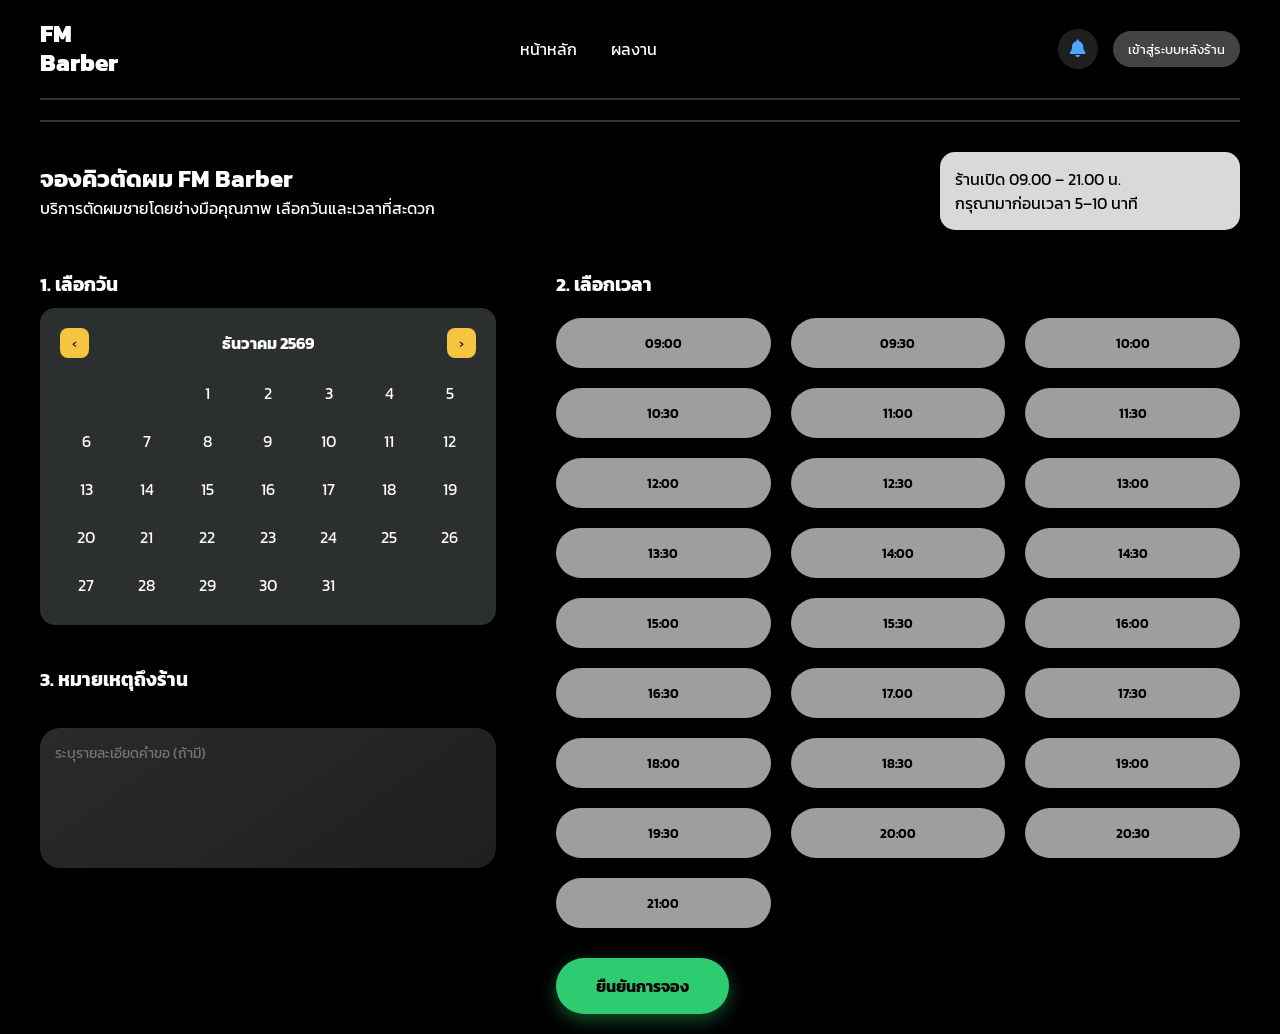
==== booking.html @ 94667e97 "test1" ====
<!DOCTYPE html>
<html lang="th">
<head>
<meta charset="UTF-8">
<title>จองคิว | FM Barber</title>
<link href="https://fonts.googleapis.com/css2?family=Kanit:wght@300;400;600;800&display=swap" rel="stylesheet">
<link rel="stylesheet" href="https://cdnjs.cloudflare.com/ajax/libs/font-awesome/6.5.0/css/all.min.css">
<link rel="stylesheet" href="style.css">
</head>

<body>

<header>
  <div class="logo">
    <h2>FM<br>Barber</h2>
  </div>

  <nav>
    <a href="index.html">หน้าหลัก</a>
    <a href="portfolio.html">ผลงาน</a>
  </nav>

  <div class="right-menu">
        <a href="notification.html" class="notification active">
            <i class="fa-solid fa-bell"></i>
        </a>
    <button class="login-btn" onclick="window.location.href='admin.html'">
      เข้าสู่ระบบหลังร้าน
</button>
  </div>
</header>

<hr><hr>

<section class="booking-page">

  <div class="booking-header">
    <div>
      <h1>จองคิวตัดผม FM Barber</h1>
      <p>บริการตัดผมชายโดยช่างมือคุณภาพ เลือกวันและเวลาที่สะดวก</p>
    </div>

    <div class="notice-box">
      ร้านเปิด 09.00 – 21.00 น.<br>
      กรุณามาก่อนเวลา 5–10 นาที
    </div>
  </div>

  <div class="booking-content">

    <!-- ซ้าย -->
    <div class="left-side">
      <h3>1. เลือกวัน</h3>

      <div class="calendar-box">
        <div class="calendar-header">
          <button id="prevMonth">‹</button>
          <h4 id="monthYear"></h4>
          <button id="nextMonth">›</button>
        </div>
        <div class="calendar-grid" id="calendar"></div>
      </div>
      <!-- หมายเหตุถึงร้าน -->
<div class="note-section">
  <h3>3. หมายเหตุถึงร้าน</h3>
  <textarea id="noteInput" placeholder="ระบุรายละเอียดคำขอ (ถ้ามี)"></textarea>
</div>
    </div>
     

    <!-- ขวา -->
    <div class="right-side">
      <h3>2. เลือกเวลา</h3>

      <div class="time-grid">
        <button class="time-btn">09:00</button>
        <button class="time-btn">09:30</button>
        <button class="time-btn">10:00</button>
        <button class="time-btn">10:30</button>
        <button class="time-btn">11:00</button>
        <button class="time-btn">11:30</button>
        <button class="time-btn">12:00</button>
        <button class="time-btn">12:30</button>
        <button class="time-btn">13:00</button>
        <button class="time-btn">13:30</button>
        <button class="time-btn">14:00</button>
        <button class="time-btn">14:30</button>
        <button class="time-btn">15:00</button>
        <button class="time-btn">15:30</button>
        <button class="time-btn">16:00</button>
        <button class="time-btn">16:30</button>
        <button class="time-btn">17.00</button>
        <button class="time-btn">17:30</button>
        <button class="time-btn">18:00</button>
        <button class="time-btn">18:30</button>
        <button class="time-btn">19:00</button>
        <button class="time-btn">19:30</button>
        <button class="time-btn">20:00</button>
        <button class="time-btn">20:30</button>
        <button class="time-btn">21:00</button>
      </div>

      <button class="confirm-btn" onclick="goConfirm()">ยืนยันการจอง</button>
    </div>

  </div>
</section>

<script>

let currentDate = new Date();
let selectedDay = null;
let selectedTime = null;

const calendar = document.getElementById("calendar");
const monthYear = document.getElementById("monthYear");

/* ---------- ปฏิทิน ---------- */

function renderCalendar(){

  calendar.innerHTML = "";

  const today = new Date();
  const year = currentDate.getFullYear();
  const month = currentDate.getMonth();

  const firstDay = new Date(year, month, 1).getDay();
  const lastDate = new Date(year, month+1, 0).getDate();

  const monthNames = ["มกราคม","กุมภาพันธ์","มีนาคม","เมษายน","พฤษภาคม","มิถุนายน",
                      "กรกฎาคม","สิงหาคม","กันยายน","ตุลาคม","พฤศจิกายน","ธันวาคม"];

  monthYear.innerText = monthNames[month] + " " + (year + 543);

  // ช่องว่างก่อนวันที่ 1
  for(let i=0;i<firstDay;i++){
    calendar.innerHTML += "<div></div>";
  }

  for(let day=1; day<=lastDate; day++){

    const dayDiv = document.createElement("div");
    dayDiv.innerText = day;

    const thisDate = new Date(year, month, day);

    // ❌ ปิดวันย้อนหลัง
    if(thisDate < new Date(today.getFullYear(), today.getMonth(), today.getDate())){
      dayDiv.classList.add("disabled");
    } else {

      dayDiv.onclick = function(){
        document.querySelectorAll("#calendar div")
          .forEach(d=>d.classList.remove("active"));

        dayDiv.classList.add("active");

        selectedDay = day + "/" + (month+1) + "/" + (year+543);
      };
    }

    // ⭐ ไฮไลต์วันนี้
    if(day === today.getDate() &&
       month === today.getMonth() &&
       year === today.getFullYear()){
      dayDiv.classList.add("today");
    }

    // 🔴 อาทิตย์สีแดง
    if(new Date(year, month, day).getDay() === 0){
      dayDiv.classList.add("sunday");
    }

    calendar.appendChild(dayDiv);
  }
}

/* เปลี่ยนเดือน */
document.getElementById("prevMonth").onclick = function(){
  currentDate.setMonth(currentDate.getMonth()-1);
  renderCalendar();
}

document.getElementById("nextMonth").onclick = function(){
  currentDate.setMonth(currentDate.getMonth()+1);
  renderCalendar();
}

/* ---------- เวลา ---------- */

const times = document.querySelectorAll(".time-btn");

times.forEach(btn=>{
  btn.onclick = function(){
    times.forEach(t=>t.classList.remove("active"));
    btn.classList.add("active");
    selectedTime = btn.innerText;
  }
});

/* ---------- ไปหน้า confirm ---------- */

function goConfirm(){

  if(!selectedDay || !selectedTime){
    alert("กรุณาเลือกวันและเวลา");
    return;
  }

  const note = document.getElementById("noteInput").value;

  localStorage.setItem("selectedDate", selectedDay);
  localStorage.setItem("selectedTime", selectedTime);
  localStorage.setItem("bookingNote", note);

  window.location.href = "confirm.html";
}
renderCalendar();

</script>

</body>
</html>
---- style.css ----
/* =========================
   RESET
========================= */
*{
    margin:0;
    padding:0;
    box-sizing:border-box;
    font-family:'Kanit',sans-serif;
}

body{
    background:#000;
    color:#fff;
    padding:20px 40px;
}

/* =========================
   HEADER / NAVBAR
========================= */
header{
    display:flex;
    justify-content:space-between;
    align-items:center;
}

.logo h2{
    font-weight:800;
    line-height:1.2;
}

nav a{
    margin:0 15px;
    text-decoration:none;
    color:#fff;
    font-weight:400;
    transition:0.3s;
}

nav a:hover{
    color:#f5c542;
}

.right-menu{
    display:flex;
    align-items:center;
    gap:15px;
}

/* ระฆัง */
.notification{
    width:40px;
    height:40px;
    background:#1f1f1f;
    border-radius:50%;
    display:flex;
    justify-content:center;
    align-items:center;
    cursor:pointer;
    transition:0.3s;
}

.notification i{
    color:#4da6ff;
    font-size:18px;
}

.notification:hover{
    background:#f5c542;
}

.notification:hover i{
    color:#000;
}

/* ปุ่ม login */
.login-btn{
    background:#444;
    border:none;
    padding:8px 15px;
    border-radius:20px;
    color:#fff;
    cursor:pointer;
    transition:0.3s;
}

.login-btn:hover{
    background:#f5c542;
    color:#000;
}

hr{
    margin:20px 0;
    border:0.5px solid #333;
}

/* =========================
   HERO (หน้าแรก)
========================= */
.hero h1{
    font-size:36px;
    margin-bottom:10px;
}

.hero p{
    color:#aaa;
}

/* =========================
   SERVICES
========================= */
.services{
    margin-top:40px;
}

.card{
    background:#2b2f30;
    padding:25px;
    border-radius:20px;
    width:400px;
    margin-top:15px;
}

/* =========================
   BOOKING CARD หน้าแรก
========================= */
.booking{
    margin-top:40px;
}

.booking-card{
    display:flex;
    justify-content:space-between;
    align-items:center;
    width:500px;
}

.book-btn{
    background:#f5c542;
    border:none;
    padding:8px 15px;
    border-radius:20px;
    cursor:pointer;
    font-weight:600;
    transition:0.3s;
}

.book-btn:hover{
    background:#fff;
}

/* =========================
   POLICY
========================= */
.policy{
    position:absolute;
    right:40px;
    top:200px;
}

.policy-card{
    background:#d9d9d9;
    color:#000;
    width:300px;
    height:200px;
}

/* =========================
   PORTFOLIO
========================= */
.portfolio{
    margin-top:40px;
}

.portfolio h1{
    font-size:28px;
    margin-bottom:30px;
}

.gallery{
    display:grid;
    grid-template-columns:repeat(4,1fr);
    gap:40px;
}

.gallery img{
    width:100%;
    height:300px;
    object-fit:cover;
    border-radius:10px;
    transition:0.3s;
    cursor:pointer;
}

.gallery img:hover{
    transform:scale(1.05);
}

/* =========================
   BOOKING PAGE
========================= */
.booking-page{
    margin-top:30px;
}

.booking-header{
    display:flex;
    justify-content:space-between;
    align-items:center;
}

.notice-box{
    background:#d9d9d9;
    color:#000;
    padding:15px;
    border-radius:15px;
    width:300px;
}

.booking-content{
    display:flex;
    gap:60px;
    margin-top:40px;
}

.left-side{ width:40%; }
.right-side{ width:60%; }

/* ===== CALENDAR ===== */
.calendar-box{
    background:#2b2f30;
    padding:20px;
    border-radius:15px;
    margin-top:10px;
}

.calendar-header{
    display:flex;
    justify-content:space-between;
    align-items:center;
    margin-bottom:15px;
}

.calendar-header button{
    background:#f5c542;
    border:none;
    padding:5px 12px;
    border-radius:8px;
    cursor:pointer;
}

.calendar-grid{
    display:grid;
    grid-template-columns:repeat(7,1fr);
    gap:8px;
}

.calendar-grid div{
    text-align:center;
    padding:8px;
    border-radius:50%;
    cursor:pointer;
    transition:0.3s;
}

.calendar-grid div:hover{
    background:#f5c542;
    color:#000;
}

.calendar-grid .active{
    background:#f5c542;
    color:#000;
}

/* ===== TIME GRID ===== */
.time-grid{
    display:grid;
    grid-template-columns:repeat(3,1fr);
    gap:20px;
    margin-top:20px;
}

.time-btn{
    padding:15px;
    border-radius:25px;
    border:none;
    background:#9e9e9e;
    cursor:pointer;
    font-weight:600;
    transition:0.3s;
}

.time-btn:hover{
    background:#f5c542;
}

.time-btn.active{
    background:#000;
    color:#fff;
    border:3px solid #f5c542;
}

/* ===== TEXTAREA ===== */
textarea{
    width:100%;
    height:120px;
    margin-top:20px;
    border-radius:15px;
    padding:15px;
    border:none;
    background:#2b2f30;
    color:#fff;
}

/* ===== CONFIRM PAGE ===== */
.confirm-container{
    max-width:600px;
    margin:60px auto;
    background:#2b2f30;
    padding:40px;
    border-radius:20px;
}

.confirm-container h2{
    margin-bottom:25px;
}

.confirm-container input{
    width:100%;
    padding:10px;
    margin:10px 0 20px;
    border:none;
    border-radius:10px;
    background:#444;
    color:#fff;
}

.confirm-container span{
    display:block;
    margin:10px 0 20px;
    color:#f5c542;
    font-weight:600;
}

/* =========================
   CONFIRM BUTTONS FINAL FIX
========================= */

.btn-group{
    display:flex;
    gap:20px;
    margin-top:30px;
}

/* ปุ่มใน btn-group ทุกปุ่ม */
.btn-group button{
    flex:1;
    padding:14px;
    border:none;
    border-radius:30px;
    font-weight:700;
    cursor:pointer;
    transition:0.3s;
}

/* ปุ่มแก้ไข */
.btn-group button:first-child{
    background:#555;
    color:#fff;
}

.btn-group button:first-child:hover{
    background:#777;
}

/* ปุ่มยืนยัน (เขียวแน่นอน) */
.btn-group button:last-child{
    background:#2ecc71 !important;
    color:#000 !important;
    box-shadow:0 4px 12px rgba(46,204,113,0.4);
}

.btn-group button:last-child:hover{
    background:#27ae60 !important;
    transform:translateY(-2px);
}

/* ปุ่มยกเลิก (แดง 100%) */
button.cancel{
    display:block;
    width:100%;
    margin-top:25px;
    padding:14px;
    border:none;
    border-radius:30px;
    background:#e74c3c !important;
    color:#fff !important;
    font-weight:700;
    cursor:pointer;
    transition:0.3s;
    box-shadow:0 4px 12px rgba(231,76,60,0.4);
}

button.cancel:hover{
    background:#c0392b !important;
    transform:translateY(-2px);
}
/* =========================
   CONFIRM BUTTON (BOOKING PAGE)
========================= */

.confirm-btn{
    margin-top:30px;
    padding:16px 40px;
    border:none;
    border-radius:35px;
    background:#2ecc71;
    color:#000;
    font-weight:700;
    font-size:16px;
    cursor:pointer;
    transition:0.3s;
    box-shadow:0 6px 18px rgba(46,204,113,0.4);
}

.confirm-btn:hover{
    background:#27ae60;
    transform:translateY(-3px);
}
/* =========================
   NOTE SECTION
========================= */

.note-section{
    margin-top:40px;
}

.note-section h3{
    margin-bottom:15px;
}

.note-section textarea{
    width:100%;
    height:140px;
    padding:15px;
    border-radius:20px;
    border:none;
    resize:none;
    font-family:'Kanit', sans-serif;
    font-size:14px;
    background:linear-gradient(145deg,#2a2a2a,#1f1f1f);
    color:#fff;
    box-shadow:0 4px 15px rgba(0,0,0,0.4);
    outline:none;
    transition:0.3s;
}

.note-section textarea:focus{
    box-shadow:0 0 0 2px #f4c542;
}

.popup-overlay{
    position:fixed;
    top:0;
    left:0;
    width:100%;
    height:100%;
    background:rgba(0,0,0,0.7);
    display:flex;
    align-items:center;
    justify-content:center;
    visibility:hidden;
    opacity:0;
    transition:0.3s;
    z-index:999;
}

.popup-overlay.show{
    visibility:visible;
    opacity:1;
}

.popup-box{
    background:#1f1f1f;
    padding:35px;
    width:350px;
    border-radius:20px;
    text-align:center;
}

.popup-buttons{
    display:flex;
    gap:15px;
    justify-content:center;
}

.popup-cancel{
    padding:10px 25px;
    border:none;
    border-radius:25px;
    background:#555;
    color:#fff;
    cursor:pointer;
}

.popup-confirm{
    padding:10px 25px;
    border:none;
    border-radius:25px;
    background:#2ecc71;
    color:#000;
    font-weight:600;
    cursor:pointer;
}

.booking-card{
    padding:20px;
    border-radius:20px;
    background:#2a2f33;
    color:white;
    margin-top:15px;
}

.active-booking{
    background:linear-gradient(135deg,#3b3f45,#1f2327);
}

.book-btn{
    display:inline-block;
    margin-top:10px;
    padding:8px 15px;
    background:#f4c430;
    color:black;
    text-decoration:none;
    border-radius:10px;
    font-weight:600;
}

.cancel-btn{
    margin-top:10px;
    padding:8px 15px;
    background:#ff4d4d;
    border:none;
    color:white;
    border-radius:10px;
    cursor:pointer;
}

.notification-section{
    padding:40px;
}

.notification-section h2{
    color:white;
    margin-bottom:20px;
}

.noti-card{
    background:#bdbdbd;
    padding:20px;
    border-radius:20px;
    margin-bottom:15px;
    max-width:500px;
}

.noti-card h4{
    display:flex;
    justify-content:space-between;
    align-items:center;
    font-weight:600;
}

.noti-card i{
    color:#2ecc71;
}

.notification{
    color:white;
    text-decoration:none;
    font-size:18px;
}

.notification.active{
    color:#f4c430;
}

.noti-card{
display:flex;
justify-content:space-between;
align-items:center;
background:#bfbfbf;
padding:20px;
border-radius:20px;
margin:20px 0;
}

.noti-text h4{
margin:0;
font-size:20px;
}

.noti-text p{
margin-top:5px;
color:#333;
}

.success{
color:#22c55e;
margin-left:10px;
}

.noti-delete i{
font-size:18px;
color:#ef4444;
cursor:pointer;
transition:0.2s;
}

.noti-delete i:hover{
transform:scale(1.2);
}

.popup{
position:fixed;
top:0;
left:0;
width:100%;
height:100%;
background:rgba(0,0,0,0.7);
display:none;
align-items:center;
justify-content:center;
z-index:999;
}

.popup-box{
background:#2f3336;
padding:30px;
border-radius:15px;
text-align:center;
width:300px;
}

.popup-btn{
display:flex;
justify-content:space-between;
margin-top:20px;
}

.popup-btn button{
padding:8px 20px;
border:none;
border-radius:10px;
cursor:pointer;
}

.no{
background:#ff3b30;
color:white;
}

.yes{
background:#34c759;
color:white;
}

.ok{
margin-top:20px;
background:#34c759;
color:white;
padding:8px 25px;
border:none;
border-radius:10px;
cursor:pointer;
}
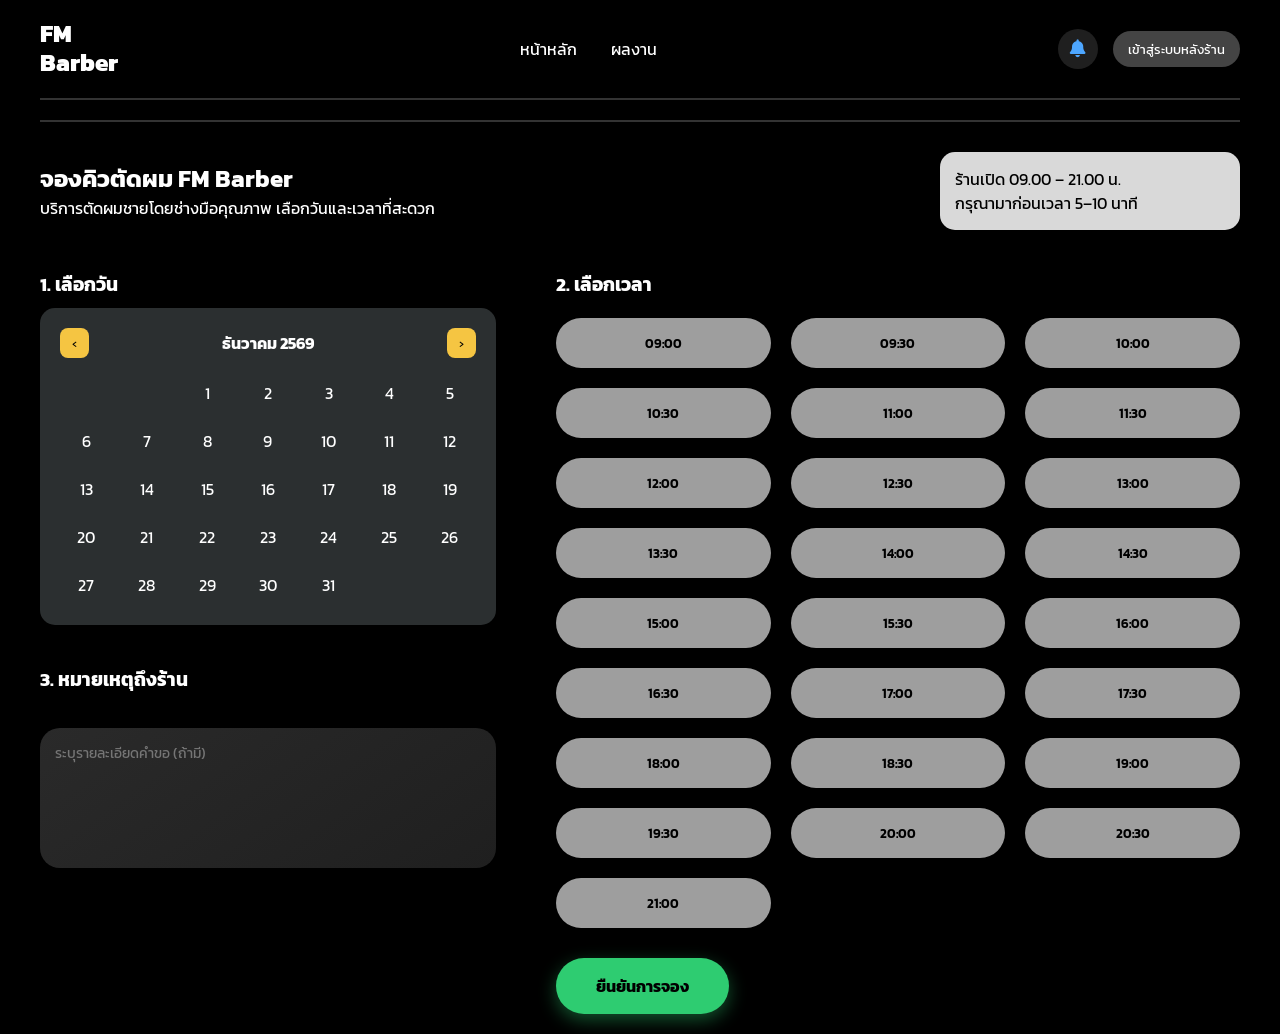
==== commit 0ba2c443: "fix" ====
--- a/booking.html
+++ b/booking.html
@@ -89,7 +89,7 @@
         <button class="time-btn">15:30</button>
         <button class="time-btn">16:00</button>
         <button class="time-btn">16:30</button>
-        <button class="time-btn">17.00</button>
+        <button class="time-btn">17:00</button>
         <button class="time-btn">17:30</button>
         <button class="time-btn">18:00</button>
         <button class="time-btn">18:30</button>
@@ -133,7 +133,6 @@
 
   monthYear.innerText = monthNames[month] + " " + (year + 543);
 
-  // ช่องว่างก่อนวันที่ 1
   for(let i=0;i<firstDay;i++){
     calendar.innerHTML += "<div></div>";
   }
@@ -145,38 +144,42 @@
 
     const thisDate = new Date(year, month, day);
 
-    // ❌ ปิดวันย้อนหลัง
     if(thisDate < new Date(today.getFullYear(), today.getMonth(), today.getDate())){
       dayDiv.classList.add("disabled");
-    } else {
+    } 
+    else {
 
       dayDiv.onclick = function(){
+
         document.querySelectorAll("#calendar div")
-          .forEach(d=>d.classList.remove("active"));
+        .forEach(d=>d.classList.remove("active"));
 
         dayDiv.classList.add("active");
 
         selectedDay = day + "/" + (month+1) + "/" + (year+543);
+        updateTimeButtons();
+
       };
-    }
-
-    // ⭐ ไฮไลต์วันนี้
+
+    }
+
     if(day === today.getDate() &&
        month === today.getMonth() &&
        year === today.getFullYear()){
       dayDiv.classList.add("today");
     }
 
-    // 🔴 อาทิตย์สีแดง
     if(new Date(year, month, day).getDay() === 0){
       dayDiv.classList.add("sunday");
     }
 
     calendar.appendChild(dayDiv);
   }
-}
-
-/* เปลี่ยนเดือน */
+
+}
+
+/* ---------- เปลี่ยนเดือน ---------- */
+
 document.getElementById("prevMonth").onclick = function(){
   currentDate.setMonth(currentDate.getMonth()-1);
   renderCalendar();
@@ -187,19 +190,73 @@
   renderCalendar();
 }
 
-/* ---------- เวลา ---------- */
-
-const times = document.querySelectorAll(".time-btn");
-
-times.forEach(btn=>{
-  btn.onclick = function(){
-    times.forEach(t=>t.classList.remove("active"));
-    btn.classList.add("active");
-    selectedTime = btn.innerText;
-  }
-});
-
-/* ---------- ไปหน้า confirm ---------- */
+/* ---------- เช็คสถานะเวลา ---------- */
+
+/* ---------- โหลดเวลาเมื่อเลือกวัน ---------- */
+
+function updateTimeButtons(){
+
+  if(!selectedDay) return;
+
+  const parts = selectedDay.split("/");
+  const day = parts[0];
+  const month = parts[1];
+  const year = parts[2]-543;
+
+  const dateObj = new Date(year,month-1,day);
+  const dateKey =
+  dateObj.getFullYear() + "-" +
+  String(dateObj.getMonth()+1).padStart(2,"0") + "-" +
+  String(dateObj.getDate()).padStart(2,"0");
+
+  const schedule = JSON.parse(localStorage.getItem("schedule_"+dateKey)) || {};
+  const closed = localStorage.getItem("close_"+dateKey) === "true";
+
+  const buttons = document.querySelectorAll(".time-btn");
+
+  selectedTime = null;
+
+  buttons.forEach(btn=>{
+
+    const time = btn.innerText;
+
+    btn.classList.remove("active","disabled");
+
+    btn.style.pointerEvents="auto";
+    btn.style.opacity="1";
+
+    /* ร้านปิด */
+    if(closed){
+      btn.classList.add("disabled");
+      btn.style.pointerEvents="none";
+      btn.style.opacity="0.3";
+      return;
+    }
+
+    /* เวลาไม่ว่าง */
+    if(schedule[time] === "ไม่ว่าง"){
+      btn.classList.add("disabled");
+      btn.style.pointerEvents="none";
+      btn.style.opacity="0.4";
+      return;
+    }
+
+    /* เวลาว่าง */
+    btn.onclick = function(){
+
+      buttons.forEach(b=>b.classList.remove("active"));
+
+      btn.classList.add("active");
+
+      selectedTime = time;
+
+    }
+
+  });
+
+}
+
+/* ---------- ยืนยัน ---------- */
 
 function goConfirm(){
 
@@ -208,6 +265,31 @@
     return;
   }
 
+  const parts = selectedDay.split("/");
+  const day = parts[0];
+  const month = parts[1];
+  const year = parts[2]-543;
+
+  const dateObj = new Date(year,month-1,day);
+  const dateKey =
+  dateObj.getFullYear() + "-" +
+  String(dateObj.getMonth()+1).padStart(2,"0") + "-" +
+  String(dateObj.getDate()).padStart(2,"0");
+  /* เช็คว่าร้านปิดไหม */
+  const closed = localStorage.getItem("close_"+dateKey) === "true";
+
+  if(closed){
+    alert("วันนี้ร้านปิดทำการ");
+    return;
+  }
+
+  const schedule = JSON.parse(localStorage.getItem("schedule_"+dateKey)) || {};
+
+  if(schedule[selectedTime] === "ไม่ว่าง"){
+    alert("เวลานี้ถูกจองแล้ว");
+    return;
+  }
+
   const note = document.getElementById("noteInput").value;
 
   localStorage.setItem("selectedDate", selectedDay);
@@ -216,9 +298,13 @@
 
   window.location.href = "confirm.html";
 }
+
+/* ---------- เริ่มต้น ---------- */
 renderCalendar();
 
+/* โหลดสถานะเวลาเมื่อเปิดหน้า */
+updateTimeButtons();
+
 </script>
-
 </body>
 </html>
--- a/style.css
+++ b/style.css
@@ -672,4 +672,10 @@
 border:none;
 border-radius:10px;
 cursor:pointer;
+}
+
+.time-btn.disabled{
+cursor:not-allowed;
+background:#444;
+color:#999;
 }
